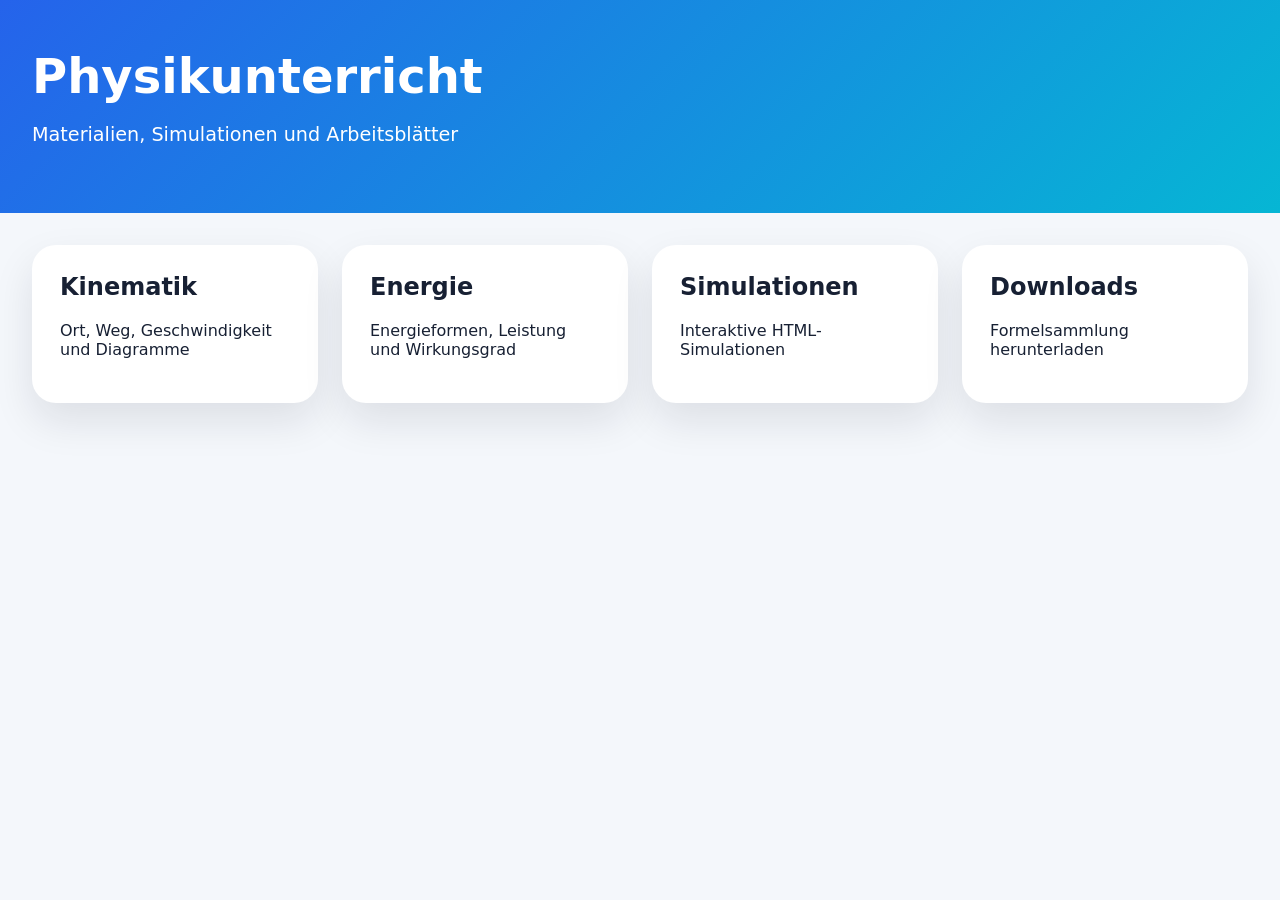
==== index.html @ b9d149ae "erste website-dateien hinzugefügt" ====
<!DOCTYPE html>
<html lang="de">
<head>
  <meta charset="UTF-8">
  <title>Physikunterricht</title>
  <link rel="stylesheet" href="style.css">
</head>
<body>
  <header>
    <h1>Physikunterricht</h1>
    <p>Materialien, Simulationen und Arbeitsblätter</p>
  </header>

  <main class="grid">
    <a class="card" href="kinematik/">
      <h2>Kinematik</h2>
      <p>Ort, Weg, Geschwindigkeit und Diagramme</p>
    </a>

    <a class="card" href="energie/">
      <h2>Energie</h2>
      <p>Energieformen, Leistung und Wirkungsgrad</p>
    </a>

    <a class="card" href="simulationen/">
      <h2>Simulationen</h2>
      <p>Interaktive HTML-Simulationen</p>
    </a>

    <a class="card" href="downloads/formelsammlung.pdf" download>
      <h2>Downloads</h2>
      <p>Formelsammlung herunterladen</p>
    </a>
  </main>
</body>
</html>
---- style.css ----
body {
  margin: 0;
  font-family: system-ui, sans-serif;
  background: #f4f7fb;
  color: #172033;
}

header {
  padding: 48px 32px;
  background: linear-gradient(135deg, #2563eb, #06b6d4);
  color: white;
}

header h1 {
  margin: 0;
  font-size: 3rem;
}

header p {
  font-size: 1.2rem;
}

.grid {
  display: grid;
  grid-template-columns: repeat(auto-fit, minmax(260px, 1fr));
  gap: 24px;
  padding: 32px;
}

.card {
  display: block;
  padding: 28px;
  border-radius: 24px;
  background: white;
  color: inherit;
  text-decoration: none;
  box-shadow: 0 18px 40px rgba(15, 23, 42, 0.10);
  transition: transform 0.15s ease;
}

.card:hover {
  transform: translateY(-4px);
}

.card h2 {
  margin-top: 0;
}
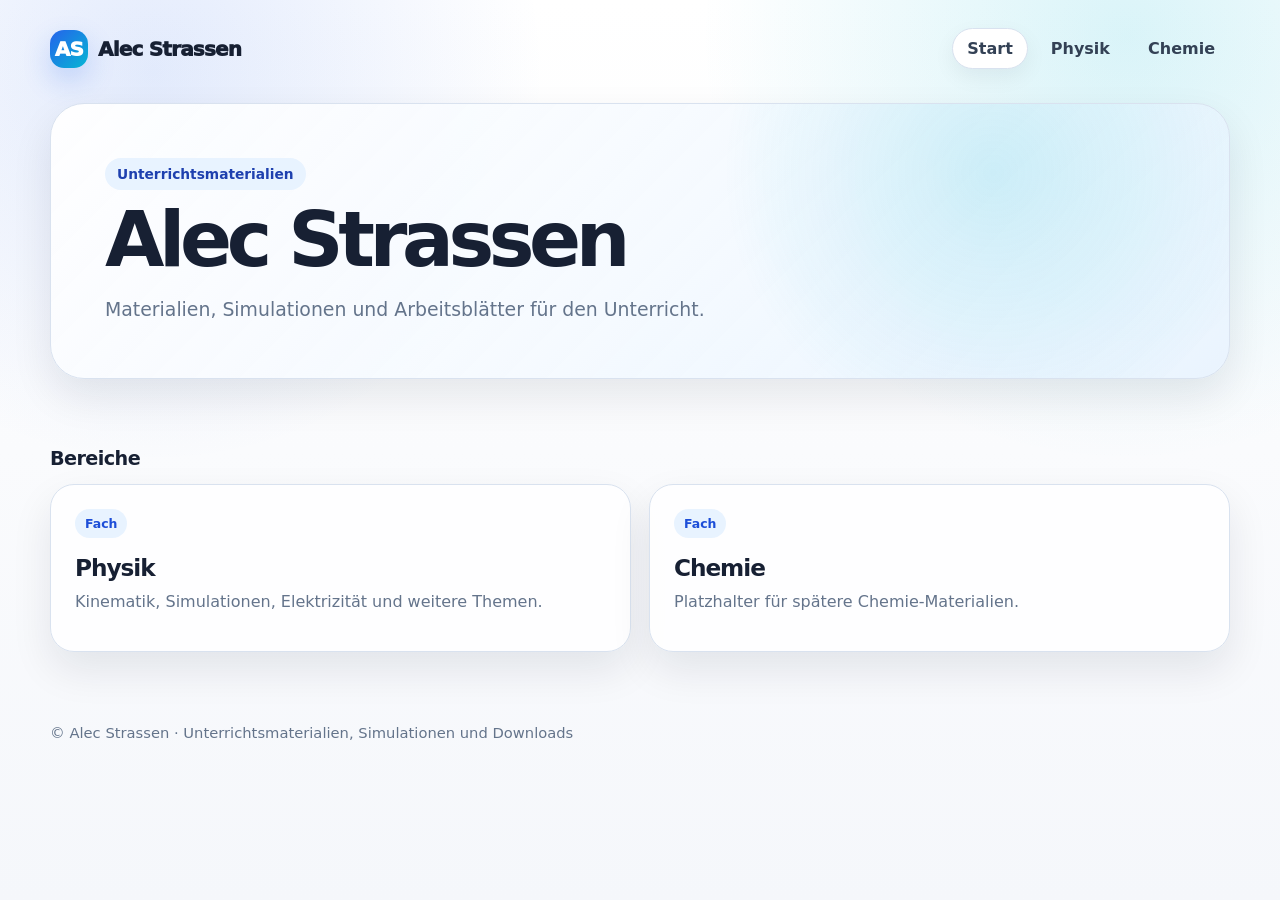
==== commit 1d2b626d: "Website Struktur" ====
--- a/index.html
+++ b/index.html
@@ -2,35 +2,50 @@
 <html lang="de">
 <head>
   <meta charset="UTF-8">
-  <title>Physikunterricht</title>
+  <meta name="viewport" content="width=device-width, initial-scale=1.0">
+  <title>Alec Strassen</title>
   <link rel="stylesheet" href="style.css">
 </head>
 <body>
-  <header>
-    <h1>Physikunterricht</h1>
-    <p>Materialien, Simulationen und Arbeitsblätter</p>
+  <header class="site-header">
+    <nav class="nav">
+      <a class="logo" href="./">
+        <span class="logo-mark">AS</span>
+        <span>Alec Strassen</span>
+      </a>
+      <div class="nav-links">
+        <a class="active" href="./">Start</a>
+        <a class="" href="physik/">Physik</a>
+        <a class="" href="chemie/">Chemie</a>
+      </div>
+    </nav>
+
+    <section class="hero">
+      
+      <span class="eyebrow">Unterrichtsmaterialien</span>
+      <h1>Alec Strassen</h1>
+      <p>Materialien, Simulationen und Arbeitsblätter für den Unterricht.</p>
+    </section>
   </header>
 
-  <main class="grid">
-    <a class="card" href="kinematik/">
-      <h2>Kinematik</h2>
-      <p>Ort, Weg, Geschwindigkeit und Diagramme</p>
-    </a>
+  <main>
+    <h2 class="section-title">Bereiche</h2>
+    <div class="grid">
+      <a class="card" href="physik/">
+        <span class="tag">Fach</span>
+        <h2>Physik</h2>
+        <p>Kinematik, Simulationen, Elektrizität und weitere Themen.</p>
+      </a>
+      <a class="card" href="chemie/">
+        <span class="tag">Fach</span>
+        <h2>Chemie</h2>
+        <p>Platzhalter für spätere Chemie-Materialien.</p>
+      </a>
+    </div>
+  </main>
 
-    <a class="card" href="energie/">
-      <h2>Energie</h2>
-      <p>Energieformen, Leistung und Wirkungsgrad</p>
-    </a>
-
-    <a class="card" href="simulationen/">
-      <h2>Simulationen</h2>
-      <p>Interaktive HTML-Simulationen</p>
-    </a>
-
-    <a class="card" href="downloads/formelsammlung.pdf" download>
-      <h2>Downloads</h2>
-      <p>Formelsammlung herunterladen</p>
-    </a>
-  </main>
+  <footer class="footer">
+    © Alec Strassen · Unterrichtsmaterialien, Simulationen und Downloads
+  </footer>
 </body>
-</html>+</html>
--- a/style.css
+++ b/style.css
@@ -1,47 +1,259 @@
+/* Alec Strassen Website */
+/* Zentral ändern: Farben, Abstände, Karten, Layout */
+:root {
+  --bg: #f5f7fb;
+  --card: #ffffff;
+  --text: #172033;
+  --muted: #64748b;
+  --accent: #2563eb;
+  --accent-2: #06b6d4;
+  --accent-soft: #e8f3ff;
+  --border: #d9e2ef;
+  --shadow: 0 18px 42px rgba(15, 23, 42, 0.09);
+  --radius: 24px;
+}
+
+* { box-sizing: border-box; }
+
 body {
   margin: 0;
-  font-family: system-ui, sans-serif;
-  background: #f4f7fb;
-  color: #172033;
-}
-
-header {
-  padding: 48px 32px;
-  background: linear-gradient(135deg, #2563eb, #06b6d4);
+  min-height: 100vh;
+  font-family: Inter, ui-sans-serif, system-ui, -apple-system, BlinkMacSystemFont, "Segoe UI", sans-serif;
+  color: var(--text);
+  background:
+    radial-gradient(circle at 12% 8%, rgba(37, 99, 235, 0.13), transparent 28%),
+    radial-gradient(circle at 88% 4%, rgba(6, 182, 212, 0.15), transparent 30%),
+    linear-gradient(180deg, #ffffff 0%, var(--bg) 100%);
+}
+
+a { color: inherit; }
+
+.site-header {
+  width: min(1180px, calc(100% - 32px));
+  margin: 0 auto;
+  padding: 28px 0 18px;
+}
+
+.nav {
+  display: flex;
+  align-items: center;
+  justify-content: space-between;
+  gap: 16px;
+  margin-bottom: 34px;
+}
+
+.logo {
+  display: inline-flex;
+  align-items: center;
+  gap: 10px;
+  font-weight: 950;
+  letter-spacing: -0.04em;
+  text-decoration: none;
+  font-size: 1.25rem;
+}
+
+.logo-mark {
+  display: grid;
+  place-items: center;
+  width: 38px;
+  height: 38px;
+  border-radius: 14px;
+  background: linear-gradient(135deg, var(--accent), var(--accent-2));
   color: white;
-}
-
-header h1 {
+  box-shadow: 0 12px 28px rgba(37, 99, 235, 0.22);
+}
+
+.nav-links {
+  display: flex;
+  gap: 8px;
+  flex-wrap: wrap;
+  justify-content: flex-end;
+}
+
+.nav-links a {
+  text-decoration: none;
+  color: #334155;
+  font-weight: 800;
+  padding: 10px 14px;
+  border-radius: 999px;
+  border: 1px solid transparent;
+}
+
+.nav-links a:hover,
+.nav-links a.active {
+  background: var(--card);
+  border-color: var(--border);
+  box-shadow: 0 8px 22px rgba(15, 23, 42, 0.06);
+}
+
+.hero {
+  padding: clamp(26px, 5vw, 54px);
+  border: 1px solid var(--border);
+  border-radius: 34px;
+  background:
+    radial-gradient(circle at 80% 25%, rgba(6, 182, 212, 0.15), transparent 28%),
+    linear-gradient(135deg, rgba(255,255,255,0.95), rgba(232,243,255,0.82));
+  box-shadow: var(--shadow);
+}
+
+.eyebrow {
+  display: inline-flex;
+  margin-bottom: 14px;
+  padding: 8px 12px;
+  border-radius: 999px;
+  background: var(--accent-soft);
+  color: #1e40af;
+  font-size: 0.86rem;
+  font-weight: 900;
+}
+
+h1 {
   margin: 0;
-  font-size: 3rem;
-}
-
-header p {
+  max-width: 900px;
+  font-size: clamp(2.1rem, 6vw, 5rem);
+  line-height: 0.95;
+  letter-spacing: -0.07em;
+}
+
+.hero p {
+  margin: 18px 0 0;
+  max-width: 780px;
+  color: var(--muted);
+  font-size: clamp(1rem, 1.6vw, 1.18rem);
+  line-height: 1.55;
+}
+
+main {
+  width: min(1180px, calc(100% - 32px));
+  margin: 0 auto;
+  padding: 22px 0 48px;
+}
+
+.section-title {
+  margin: 28px 0 14px;
   font-size: 1.2rem;
+  letter-spacing: -0.03em;
 }
 
 .grid {
   display: grid;
   grid-template-columns: repeat(auto-fit, minmax(260px, 1fr));
-  gap: 24px;
-  padding: 32px;
+  gap: 18px;
 }
 
 .card {
   display: block;
-  padding: 28px;
-  border-radius: 24px;
-  background: white;
-  color: inherit;
-  text-decoration: none;
-  box-shadow: 0 18px 40px rgba(15, 23, 42, 0.10);
-  transition: transform 0.15s ease;
+  min-height: 168px;
+  padding: 24px;
+  border: 1px solid var(--border);
+  border-radius: var(--radius);
+  background: rgba(255, 255, 255, 0.88);
+  box-shadow: var(--shadow);
+  text-decoration: none;
+  transition: transform 0.15s ease, box-shadow 0.15s ease, border-color 0.15s ease;
 }
 
 .card:hover {
   transform: translateY(-4px);
+  border-color: rgba(37, 99, 235, 0.32);
+  box-shadow: 0 24px 52px rgba(15, 23, 42, 0.13);
+}
+
+.card .tag {
+  display: inline-flex;
+  margin-bottom: 16px;
+  padding: 7px 10px;
+  border-radius: 999px;
+  background: var(--accent-soft);
+  color: #1d4ed8;
+  font-size: 0.78rem;
+  font-weight: 900;
 }
 
 .card h2 {
-  margin-top: 0;
-}+  margin: 0 0 9px;
+  font-size: 1.45rem;
+  letter-spacing: -0.045em;
+}
+
+.card p {
+  margin: 0;
+  color: var(--muted);
+  line-height: 1.45;
+}
+
+.card.disabled {
+  opacity: 0.68;
+  cursor: default;
+}
+
+.card.disabled:hover {
+  transform: none;
+  box-shadow: var(--shadow);
+  border-color: var(--border);
+}
+
+.list { display: grid; gap: 12px; }
+
+.list a,
+.list .placeholder {
+  display: flex;
+  justify-content: space-between;
+  gap: 16px;
+  align-items: center;
+  padding: 16px 18px;
+  border: 1px solid var(--border);
+  border-radius: 18px;
+  background: var(--card);
+  text-decoration: none;
+  box-shadow: 0 10px 24px rgba(15, 23, 42, 0.06);
+}
+
+.list a:hover { border-color: rgba(37, 99, 235, 0.36); }
+
+.meta {
+  color: var(--muted);
+  font-size: 0.9rem;
+}
+
+.breadcrumb {
+  display: flex;
+  flex-wrap: wrap;
+  gap: 8px;
+  margin: 0 0 18px;
+  color: var(--muted);
+  font-size: 0.92rem;
+}
+
+.breadcrumb a {
+  color: #2563eb;
+  text-decoration: none;
+  font-weight: 800;
+}
+
+.footer {
+  width: min(1180px, calc(100% - 32px));
+  margin: 0 auto;
+  padding: 24px 0 38px;
+  color: var(--muted);
+  font-size: 0.92rem;
+}
+
+@media (max-width: 720px) {
+  .nav {
+    align-items: flex-start;
+    flex-direction: column;
+  }
+
+  .nav-links {
+    justify-content: flex-start;
+  }
+
+  .hero {
+    border-radius: 26px;
+  }
+
+  .card {
+    min-height: auto;
+  }
+}
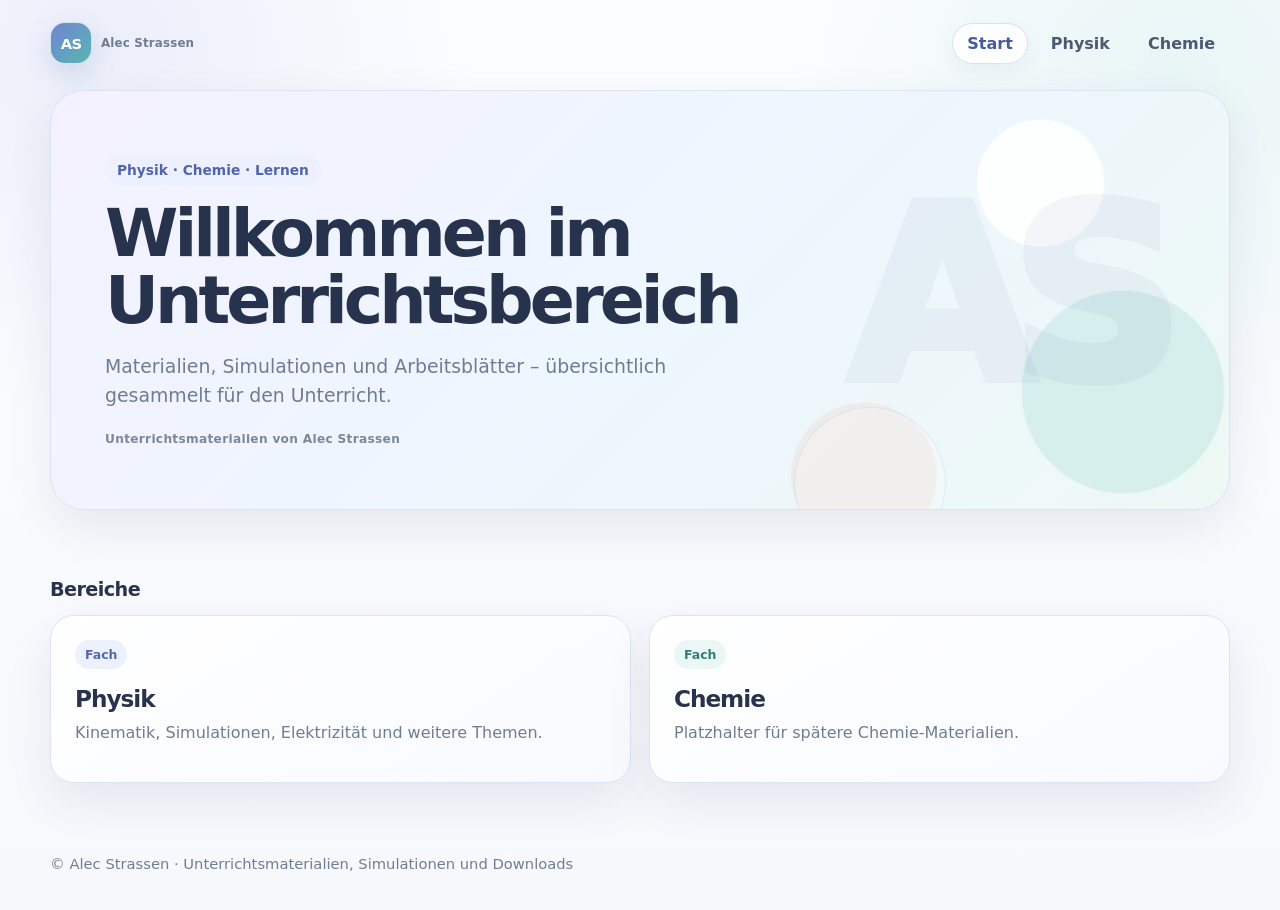
==== commit c27cf497: "overhaul" ====
--- a/index.html
+++ b/index.html
@@ -3,7 +3,8 @@
 <head>
   <meta charset="UTF-8">
   <meta name="viewport" content="width=device-width, initial-scale=1.0">
-  <title>Alec Strassen</title>
+  <title>Unterrichtsbereich · Alec Strassen</title>
+  <link rel="icon" href="favicon.svg" type="image/svg+xml">
   <link rel="stylesheet" href="style.css">
 </head>
 <body>
@@ -20,11 +21,11 @@
       </div>
     </nav>
 
-    <section class="hero">
-      
-      <span class="eyebrow">Unterrichtsmaterialien</span>
-      <h1>Alec Strassen</h1>
-      <p>Materialien, Simulationen und Arbeitsblätter für den Unterricht.</p>
+    <section class="hero hero-home">
+      <span class="eyebrow">Physik · Chemie · Lernen</span>
+      <h1>Willkommen im Unterrichtsbereich</h1>
+      <p>Materialien, Simulationen und Arbeitsblätter – übersichtlich gesammelt für den Unterricht.</p>
+      <span class="hero-signature">Unterrichtsmaterialien von Alec Strassen</span>
     </section>
   </header>
 
--- a/style.css
+++ b/style.css
@@ -1,15 +1,16 @@
 /* Alec Strassen Website */
 /* Zentral ändern: Farben, Abstände, Karten, Layout */
 :root {
-  --bg: #f5f7fb;
+  --bg: #f7f8fc;
   --card: #ffffff;
-  --text: #172033;
-  --muted: #64748b;
-  --accent: #2563eb;
-  --accent-2: #06b6d4;
-  --accent-soft: #e8f3ff;
-  --border: #d9e2ef;
-  --shadow: 0 18px 42px rgba(15, 23, 42, 0.09);
+  --text: #27334d;
+  --muted: #6f7d93;
+  --accent: #667dca;
+  --accent-2: #55aaa6;
+  --accent-soft: #edf1ff;
+  --mint-soft: #eaf7f4;
+  --border: #dce4ef;
+  --shadow: 0 18px 46px rgba(45, 60, 95, 0.09);
   --radius: 24px;
 }
 
@@ -21,9 +22,9 @@
   font-family: Inter, ui-sans-serif, system-ui, -apple-system, BlinkMacSystemFont, "Segoe UI", sans-serif;
   color: var(--text);
   background:
-    radial-gradient(circle at 12% 8%, rgba(37, 99, 235, 0.13), transparent 28%),
-    radial-gradient(circle at 88% 4%, rgba(6, 182, 212, 0.15), transparent 30%),
-    linear-gradient(180deg, #ffffff 0%, var(--bg) 100%);
+    radial-gradient(circle at 8% 5%, rgba(150, 166, 224, 0.16), transparent 26%),
+    radial-gradient(circle at 92% 8%, rgba(126, 205, 196, 0.15), transparent 28%),
+    linear-gradient(180deg, #fcfdff 0%, var(--bg) 100%);
 }
 
 a { color: inherit; }
@@ -31,7 +32,7 @@
 .site-header {
   width: min(1180px, calc(100% - 32px));
   margin: 0 auto;
-  padding: 28px 0 18px;
+  padding: 22px 0 18px;
 }
 
 .nav {
@@ -39,28 +40,36 @@
   align-items: center;
   justify-content: space-between;
   gap: 16px;
-  margin-bottom: 34px;
+  margin-bottom: 26px;
 }
 
 .logo {
   display: inline-flex;
   align-items: center;
-  gap: 10px;
-  font-weight: 950;
-  letter-spacing: -0.04em;
-  text-decoration: none;
-  font-size: 1.25rem;
+  gap: 9px;
+  text-decoration: none;
+}
+
+.logo > span:last-child {
+  color: var(--muted);
+  font-size: 0.74rem;
+  font-weight: 750;
+  letter-spacing: 0.015em;
 }
 
 .logo-mark {
   display: grid;
   place-items: center;
-  width: 38px;
-  height: 38px;
-  border-radius: 14px;
-  background: linear-gradient(135deg, var(--accent), var(--accent-2));
+  width: 42px;
+  height: 42px;
+  border: 1px solid rgba(255, 255, 255, 0.72);
+  border-radius: 15px;
+  background: linear-gradient(135deg, #7284d4, #57b7b0);
   color: white;
-  box-shadow: 0 12px 28px rgba(37, 99, 235, 0.22);
+  box-shadow: 0 10px 26px rgba(85, 111, 173, 0.2);
+  font-size: 0.92rem;
+  font-weight: 900;
+  letter-spacing: -0.05em;
 }
 
 .nav-links {
@@ -72,28 +81,75 @@
 
 .nav-links a {
   text-decoration: none;
-  color: #334155;
-  font-weight: 800;
+  color: #4c5970;
+  font-weight: 750;
   padding: 10px 14px;
   border-radius: 999px;
   border: 1px solid transparent;
+  transition: color 0.15s ease, background-color 0.15s ease, border-color 0.15s ease, box-shadow 0.15s ease;
 }
 
 .nav-links a:hover,
 .nav-links a.active {
-  background: var(--card);
-  border-color: var(--border);
-  box-shadow: 0 8px 22px rgba(15, 23, 42, 0.06);
+  color: #465b9e;
+  background: rgba(255, 255, 255, 0.82);
+  border-color: #d9e1f0;
+  box-shadow: 0 7px 20px rgba(45, 60, 95, 0.06);
 }
 
 .hero {
+  position: relative;
+  overflow: hidden;
   padding: clamp(26px, 5vw, 54px);
   border: 1px solid var(--border);
   border-radius: 34px;
   background:
-    radial-gradient(circle at 80% 25%, rgba(6, 182, 212, 0.15), transparent 28%),
-    linear-gradient(135deg, rgba(255,255,255,0.95), rgba(232,243,255,0.82));
+    radial-gradient(circle at 82% 22%, rgba(122, 201, 193, 0.13), transparent 29%),
+    linear-gradient(135deg, rgba(255, 255, 255, 0.96), rgba(237, 241, 255, 0.82));
   box-shadow: var(--shadow);
+}
+
+.hero-home {
+  isolation: isolate;
+  display: flex;
+  min-height: clamp(300px, 36vw, 420px);
+  align-items: flex-start;
+  justify-content: center;
+  flex-direction: column;
+  background:
+    radial-gradient(circle at 84% 22%, rgba(255, 255, 255, 0.9) 0 6%, transparent 6.2%),
+    radial-gradient(circle at 91% 72%, rgba(120, 199, 190, 0.2) 0 9%, transparent 9.2%),
+    radial-gradient(circle at 69% 92%, rgba(241, 191, 177, 0.22) 0 8%, transparent 8.2%),
+    linear-gradient(135deg, #f4f1ff 0%, #eef6ff 48%, #edf9f5 100%);
+}
+
+.hero-home::before {
+  position: absolute;
+  z-index: -1;
+  top: 50%;
+  right: clamp(4px, 6vw, 74px);
+  content: "AS";
+  color: rgba(70, 88, 145, 0.055);
+  font-size: clamp(8rem, 20vw, 15rem);
+  font-weight: 950;
+  letter-spacing: -0.1em;
+  line-height: 1;
+  transform: translateY(-50%);
+  pointer-events: none;
+}
+
+.hero-home::after {
+  position: absolute;
+  z-index: -1;
+  right: 24%;
+  bottom: -50px;
+  width: 150px;
+  height: 150px;
+  border: 1px solid rgba(102, 125, 202, 0.12);
+  border-radius: 50%;
+  content: "";
+  background: rgba(255, 255, 255, 0.2);
+  pointer-events: none;
 }
 
 .eyebrow {
@@ -102,7 +158,7 @@
   padding: 8px 12px;
   border-radius: 999px;
   background: var(--accent-soft);
-  color: #1e40af;
+  color: #5065aa;
   font-size: 0.86rem;
   font-weight: 900;
 }
@@ -110,9 +166,15 @@
 h1 {
   margin: 0;
   max-width: 900px;
-  font-size: clamp(2.1rem, 6vw, 5rem);
-  line-height: 0.95;
-  letter-spacing: -0.07em;
+  font-size: clamp(2.1rem, 5vw, 4.4rem);
+  line-height: 0.98;
+  letter-spacing: -0.06em;
+}
+
+.hero-home h1 {
+  max-width: 780px;
+  font-size: clamp(2.35rem, 5.2vw, 4.55rem);
+  line-height: 1.01;
 }
 
 .hero p {
@@ -121,6 +183,20 @@
   color: var(--muted);
   font-size: clamp(1rem, 1.6vw, 1.18rem);
   line-height: 1.55;
+}
+
+.hero-home p {
+  max-width: 670px;
+}
+
+.hero-signature {
+  display: inline-flex;
+  align-self: flex-start;
+  margin-top: 22px;
+  color: #7d8799;
+  font-size: 0.76rem;
+  font-weight: 700;
+  letter-spacing: 0.025em;
 }
 
 main {
@@ -147,7 +223,7 @@
   padding: 24px;
   border: 1px solid var(--border);
   border-radius: var(--radius);
-  background: rgba(255, 255, 255, 0.88);
+  background: linear-gradient(145deg, rgba(255, 255, 255, 0.96), rgba(248, 250, 255, 0.88));
   box-shadow: var(--shadow);
   text-decoration: none;
   transition: transform 0.15s ease, box-shadow 0.15s ease, border-color 0.15s ease;
@@ -155,8 +231,8 @@
 
 .card:hover {
   transform: translateY(-4px);
-  border-color: rgba(37, 99, 235, 0.32);
-  box-shadow: 0 24px 52px rgba(15, 23, 42, 0.13);
+  border-color: rgba(102, 125, 202, 0.34);
+  box-shadow: 0 24px 52px rgba(45, 60, 95, 0.13);
 }
 
 .card .tag {
@@ -165,9 +241,14 @@
   padding: 7px 10px;
   border-radius: 999px;
   background: var(--accent-soft);
-  color: #1d4ed8;
+  color: #5369ad;
   font-size: 0.78rem;
   font-weight: 900;
+}
+
+.card:nth-child(even) .tag {
+  color: #347e79;
+  background: var(--mint-soft);
 }
 
 .card h2 {
@@ -226,7 +307,7 @@
 }
 
 .breadcrumb a {
-  color: #2563eb;
+  color: #586fb8;
   text-decoration: none;
   font-weight: 800;
 }
@@ -240,6 +321,57 @@
 }
 
 @media (max-width: 720px) {
+  .site-header {
+    width: min(100% - 24px, 1180px);
+    padding-top: 14px;
+  }
+
+  .nav {
+    margin-bottom: 20px;
+  }
+
+  .nav-links {
+    gap: 3px;
+  }
+
+  .nav-links a {
+    padding: 8px 10px;
+    font-size: 0.9rem;
+  }
+
+  .hero {
+    border-radius: 26px;
+  }
+
+  .hero-home {
+    min-height: 330px;
+  }
+
+  .hero-home::before {
+    right: -8px;
+    font-size: clamp(7rem, 40vw, 11rem);
+  }
+
+  .card {
+    min-height: auto;
+  }
+}
+
+@media (max-width: 480px) {
+  .logo > span:last-child {
+    display: none;
+  }
+
+  .nav {
+    gap: 10px;
+  }
+
+  .hero-home {
+    min-height: 360px;
+  }
+}
+
+@media (max-width: 380px) {
   .nav {
     align-items: flex-start;
     flex-direction: column;
@@ -248,12 +380,4 @@
   .nav-links {
     justify-content: flex-start;
   }
-
-  .hero {
-    border-radius: 26px;
-  }
-
-  .card {
-    min-height: auto;
-  }
-}
+}
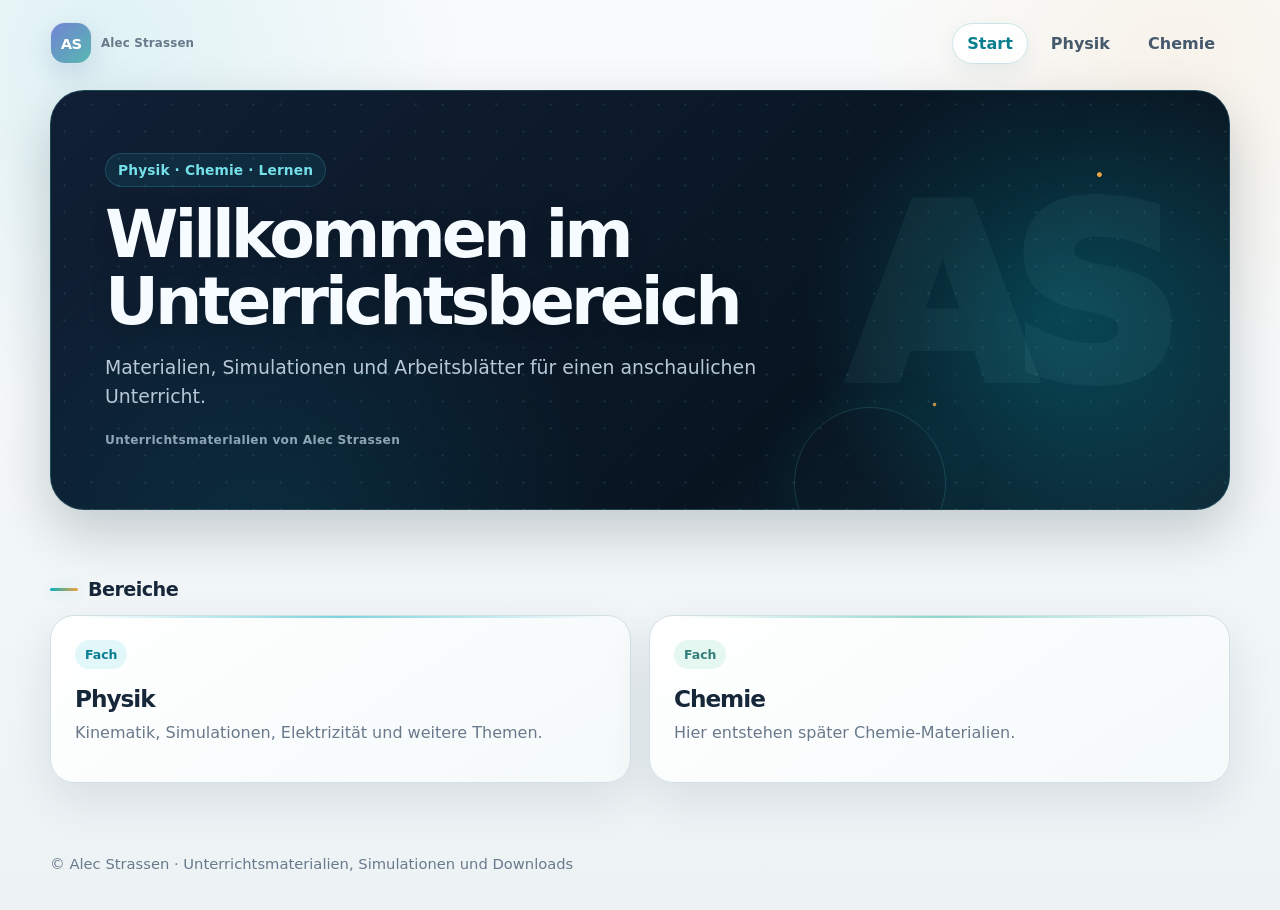
==== commit 62d9511c: "test2" ====
--- a/index.html
+++ b/index.html
@@ -24,7 +24,7 @@
     <section class="hero hero-home">
       <span class="eyebrow">Physik · Chemie · Lernen</span>
       <h1>Willkommen im Unterrichtsbereich</h1>
-      <p>Materialien, Simulationen und Arbeitsblätter – übersichtlich gesammelt für den Unterricht.</p>
+      <p>Materialien, Simulationen und Arbeitsblätter für einen anschaulichen Unterricht.</p>
       <span class="hero-signature">Unterrichtsmaterialien von Alec Strassen</span>
     </section>
   </header>
@@ -37,10 +37,10 @@
         <h2>Physik</h2>
         <p>Kinematik, Simulationen, Elektrizität und weitere Themen.</p>
       </a>
-      <a class="card" href="chemie/">
+      <a class="card card-chemistry" href="chemie/">
         <span class="tag">Fach</span>
         <h2>Chemie</h2>
-        <p>Platzhalter für spätere Chemie-Materialien.</p>
+        <p>Hier entstehen später Chemie-Materialien.</p>
       </a>
     </div>
   </main>
--- a/style.css
+++ b/style.css
@@ -1,16 +1,18 @@
 /* Alec Strassen Website */
 /* Zentral ändern: Farben, Abstände, Karten, Layout */
 :root {
-  --bg: #f7f8fc;
+  --bg: #edf3f5;
   --card: #ffffff;
-  --text: #27334d;
-  --muted: #6f7d93;
-  --accent: #667dca;
-  --accent-2: #55aaa6;
-  --accent-soft: #edf1ff;
-  --mint-soft: #eaf7f4;
-  --border: #dce4ef;
-  --shadow: 0 18px 46px rgba(45, 60, 95, 0.09);
+  --text: #17273a;
+  --muted: #69798b;
+  --accent: #0aaec2;
+  --accent-2: #36b5a5;
+  --accent-soft: #e2f7fa;
+  --mint-soft: #e5f7f1;
+  --amber: #f0a43c;
+  --amber-soft: #fff2df;
+  --border: #d2e0e6;
+  --shadow: 0 18px 46px rgba(16, 38, 55, 0.1);
   --radius: 24px;
 }
 
@@ -22,9 +24,9 @@
   font-family: Inter, ui-sans-serif, system-ui, -apple-system, BlinkMacSystemFont, "Segoe UI", sans-serif;
   color: var(--text);
   background:
-    radial-gradient(circle at 8% 5%, rgba(150, 166, 224, 0.16), transparent 26%),
-    radial-gradient(circle at 92% 8%, rgba(126, 205, 196, 0.15), transparent 28%),
-    linear-gradient(180deg, #fcfdff 0%, var(--bg) 100%);
+    radial-gradient(circle at 8% 4%, rgba(40, 179, 194, 0.12), transparent 25%),
+    radial-gradient(circle at 92% 7%, rgba(240, 164, 60, 0.09), transparent 22%),
+    linear-gradient(180deg, #f9fbfc 0%, var(--bg) 100%);
 }
 
 a { color: inherit; }
@@ -81,7 +83,7 @@
 
 .nav-links a {
   text-decoration: none;
-  color: #4c5970;
+  color: #46596d;
   font-weight: 750;
   padding: 10px 14px;
   border-radius: 999px;
@@ -91,22 +93,26 @@
 
 .nav-links a:hover,
 .nav-links a.active {
-  color: #465b9e;
-  background: rgba(255, 255, 255, 0.82);
-  border-color: #d9e1f0;
-  box-shadow: 0 7px 20px rgba(45, 60, 95, 0.06);
+  color: #087e8f;
+  background: rgba(255, 255, 255, 0.88);
+  border-color: #cbe5e9;
+  box-shadow: 0 7px 20px rgba(16, 83, 93, 0.07);
 }
 
 .hero {
   position: relative;
   overflow: hidden;
   padding: clamp(26px, 5vw, 54px);
-  border: 1px solid var(--border);
+  border: 1px solid rgba(90, 210, 221, 0.2);
   border-radius: 34px;
   background:
-    radial-gradient(circle at 82% 22%, rgba(122, 201, 193, 0.13), transparent 29%),
-    linear-gradient(135deg, rgba(255, 255, 255, 0.96), rgba(237, 241, 255, 0.82));
-  box-shadow: var(--shadow);
+    radial-gradient(circle at 88% 20%, rgba(240, 164, 60, 0.9) 0 2px, transparent 2.6px),
+    radial-gradient(circle at 71% 77%, rgba(240, 164, 60, 0.7) 0 1.5px, transparent 2.1px),
+    radial-gradient(circle at 82% 28%, rgba(11, 187, 204, 0.2), transparent 28%),
+    radial-gradient(circle, rgba(120, 218, 228, 0.1) 0 1px, transparent 1.35px),
+    linear-gradient(135deg, #101e31 0%, #091522 72%, #102937 100%);
+  background-size: auto, auto, auto, 26px 26px, auto;
+  box-shadow: 0 22px 54px rgba(7, 23, 37, 0.2);
 }
 
 .hero-home {
@@ -117,10 +123,13 @@
   justify-content: center;
   flex-direction: column;
   background:
-    radial-gradient(circle at 84% 22%, rgba(255, 255, 255, 0.9) 0 6%, transparent 6.2%),
-    radial-gradient(circle at 91% 72%, rgba(120, 199, 190, 0.2) 0 9%, transparent 9.2%),
-    radial-gradient(circle at 69% 92%, rgba(241, 191, 177, 0.22) 0 8%, transparent 8.2%),
-    linear-gradient(135deg, #f4f1ff 0%, #eef6ff 48%, #edf9f5 100%);
+    radial-gradient(circle at 89% 20%, rgba(245, 171, 67, 0.95) 0 2px, transparent 2.8px),
+    radial-gradient(circle at 75% 75%, rgba(245, 171, 67, 0.75) 0 1.5px, transparent 2.2px),
+    radial-gradient(circle at 86% 54%, rgba(0, 196, 213, 0.25), transparent 25%),
+    radial-gradient(circle at 18% 110%, rgba(0, 156, 180, 0.15), transparent 32%),
+    radial-gradient(circle, rgba(124, 221, 230, 0.1) 0 1px, transparent 1.35px),
+    linear-gradient(135deg, #111f35 0%, #081521 66%, #0e2a38 100%);
+  background-size: auto, auto, auto, auto, 27px 27px, auto;
 }
 
 .hero-home::before {
@@ -129,7 +138,7 @@
   top: 50%;
   right: clamp(4px, 6vw, 74px);
   content: "AS";
-  color: rgba(70, 88, 145, 0.055);
+  color: rgba(137, 229, 237, 0.055);
   font-size: clamp(8rem, 20vw, 15rem);
   font-weight: 950;
   letter-spacing: -0.1em;
@@ -145,22 +154,55 @@
   bottom: -50px;
   width: 150px;
   height: 150px;
-  border: 1px solid rgba(102, 125, 202, 0.12);
+  border: 1px solid rgba(94, 215, 225, 0.18);
   border-radius: 50%;
   content: "";
-  background: rgba(255, 255, 255, 0.2);
+  background: transparent;
+  box-shadow: 0 0 54px rgba(6, 190, 206, 0.08);
   pointer-events: none;
+}
+
+.hero-chemistry {
+  background:
+    radial-gradient(circle at 88% 20%, rgba(240, 164, 60, 0.78) 0 2px, transparent 2.6px),
+    radial-gradient(circle at 78% 68%, rgba(62, 203, 157, 0.24), transparent 27%),
+    radial-gradient(circle, rgba(116, 224, 190, 0.1) 0 1px, transparent 1.35px),
+    linear-gradient(135deg, #10222e 0%, #091821 70%, #123027 100%);
+  background-size: auto, auto, 26px 26px, auto;
+}
+
+.hero-electricity {
+  background:
+    radial-gradient(circle at 88% 20%, rgba(255, 183, 76, 0.95) 0 2px, transparent 2.7px),
+    radial-gradient(circle at 76% 62%, rgba(240, 164, 60, 0.22), transparent 28%),
+    radial-gradient(circle, rgba(255, 195, 107, 0.09) 0 1px, transparent 1.35px),
+    linear-gradient(135deg, #211d20 0%, #111721 70%, #2a241d 100%);
+  background-size: auto, auto, 26px 26px, auto;
 }
 
 .eyebrow {
   display: inline-flex;
   margin-bottom: 14px;
   padding: 8px 12px;
+  border: 1px solid rgba(83, 211, 223, 0.2);
   border-radius: 999px;
-  background: var(--accent-soft);
-  color: #5065aa;
+  background: rgba(21, 178, 194, 0.1);
+  color: #75e0e9;
   font-size: 0.86rem;
   font-weight: 900;
+  letter-spacing: 0.01em;
+}
+
+.hero-chemistry .eyebrow {
+  border-color: rgba(91, 216, 173, 0.2);
+  background: rgba(59, 181, 142, 0.1);
+  color: #85e3bd;
+}
+
+.hero-electricity .eyebrow {
+  border-color: rgba(244, 174, 74, 0.24);
+  background: rgba(240, 164, 60, 0.1);
+  color: #ffc978;
 }
 
 h1 {
@@ -169,6 +211,8 @@
   font-size: clamp(2.1rem, 5vw, 4.4rem);
   line-height: 0.98;
   letter-spacing: -0.06em;
+  color: #f5fbff;
+  text-shadow: 0 3px 20px rgba(0, 0, 0, 0.18);
 }
 
 .hero-home h1 {
@@ -180,7 +224,7 @@
 .hero p {
   margin: 18px 0 0;
   max-width: 780px;
-  color: var(--muted);
+  color: #b8c8d6;
   font-size: clamp(1rem, 1.6vw, 1.18rem);
   line-height: 1.55;
 }
@@ -193,7 +237,7 @@
   display: inline-flex;
   align-self: flex-start;
   margin-top: 22px;
-  color: #7d8799;
+  color: #8ea5b5;
   font-size: 0.76rem;
   font-weight: 700;
   letter-spacing: 0.025em;
@@ -206,9 +250,21 @@
 }
 
 .section-title {
+  display: flex;
+  align-items: center;
+  gap: 10px;
   margin: 28px 0 14px;
   font-size: 1.2rem;
   letter-spacing: -0.03em;
+}
+
+.section-title::before {
+  width: 28px;
+  height: 3px;
+  border-radius: 999px;
+  content: "";
+  background: linear-gradient(90deg, var(--accent), var(--amber));
+  box-shadow: 0 0 14px rgba(10, 174, 194, 0.24);
 }
 
 .grid {
@@ -218,12 +274,14 @@
 }
 
 .card {
+  position: relative;
+  overflow: hidden;
   display: block;
   min-height: 168px;
   padding: 24px;
   border: 1px solid var(--border);
   border-radius: var(--radius);
-  background: linear-gradient(145deg, rgba(255, 255, 255, 0.96), rgba(248, 250, 255, 0.88));
+  background: linear-gradient(145deg, rgba(255, 255, 255, 0.98), rgba(245, 250, 251, 0.92));
   box-shadow: var(--shadow);
   text-decoration: none;
   transition: transform 0.15s ease, box-shadow 0.15s ease, border-color 0.15s ease;
@@ -231,8 +289,20 @@
 
 .card:hover {
   transform: translateY(-4px);
-  border-color: rgba(102, 125, 202, 0.34);
-  box-shadow: 0 24px 52px rgba(45, 60, 95, 0.13);
+  border-color: rgba(10, 174, 194, 0.38);
+  box-shadow: 0 22px 50px rgba(12, 73, 84, 0.14), 0 0 26px rgba(10, 174, 194, 0.06);
+}
+
+.card::after {
+  position: absolute;
+  top: 0;
+  right: 24px;
+  left: 24px;
+  height: 2px;
+  border-radius: 0 0 999px 999px;
+  content: "";
+  background: linear-gradient(90deg, transparent, rgba(10, 174, 194, 0.75), transparent);
+  opacity: 0.7;
 }
 
 .card .tag {
@@ -241,14 +311,37 @@
   padding: 7px 10px;
   border-radius: 999px;
   background: var(--accent-soft);
-  color: #5369ad;
+  color: #087e8f;
   font-size: 0.78rem;
   font-weight: 900;
 }
 
-.card:nth-child(even) .tag {
+.card-chemistry .tag {
   color: #347e79;
   background: var(--mint-soft);
+}
+
+.card-chemistry::after {
+  background: linear-gradient(90deg, transparent, rgba(54, 181, 165, 0.78), transparent);
+}
+
+.card-electricity .tag {
+  color: #9b5c08;
+  background: var(--amber-soft);
+}
+
+.card-electricity::after {
+  background: linear-gradient(90deg, transparent, rgba(240, 164, 60, 0.82), transparent);
+}
+
+.card-chemistry:hover {
+  border-color: rgba(54, 181, 165, 0.38);
+  box-shadow: 0 22px 50px rgba(22, 91, 82, 0.13), 0 0 26px rgba(54, 181, 165, 0.06);
+}
+
+.card-electricity:hover {
+  border-color: rgba(240, 164, 60, 0.42);
+  box-shadow: 0 22px 50px rgba(104, 70, 23, 0.13), 0 0 26px rgba(240, 164, 60, 0.07);
 }
 
 .card h2 {
@@ -287,10 +380,13 @@
   border-radius: 18px;
   background: var(--card);
   text-decoration: none;
-  box-shadow: 0 10px 24px rgba(15, 23, 42, 0.06);
-}
-
-.list a:hover { border-color: rgba(37, 99, 235, 0.36); }
+  box-shadow: 0 10px 24px rgba(16, 38, 55, 0.07);
+}
+
+.list a:hover {
+  border-color: rgba(10, 174, 194, 0.4);
+  box-shadow: 0 12px 30px rgba(12, 73, 84, 0.1);
+}
 
 .meta {
   color: var(--muted);
@@ -302,12 +398,12 @@
   flex-wrap: wrap;
   gap: 8px;
   margin: 0 0 18px;
-  color: var(--muted);
+  color: #8ea3b4;
   font-size: 0.92rem;
 }
 
 .breadcrumb a {
-  color: #586fb8;
+  color: #6dd7e1;
   text-decoration: none;
   font-weight: 800;
 }
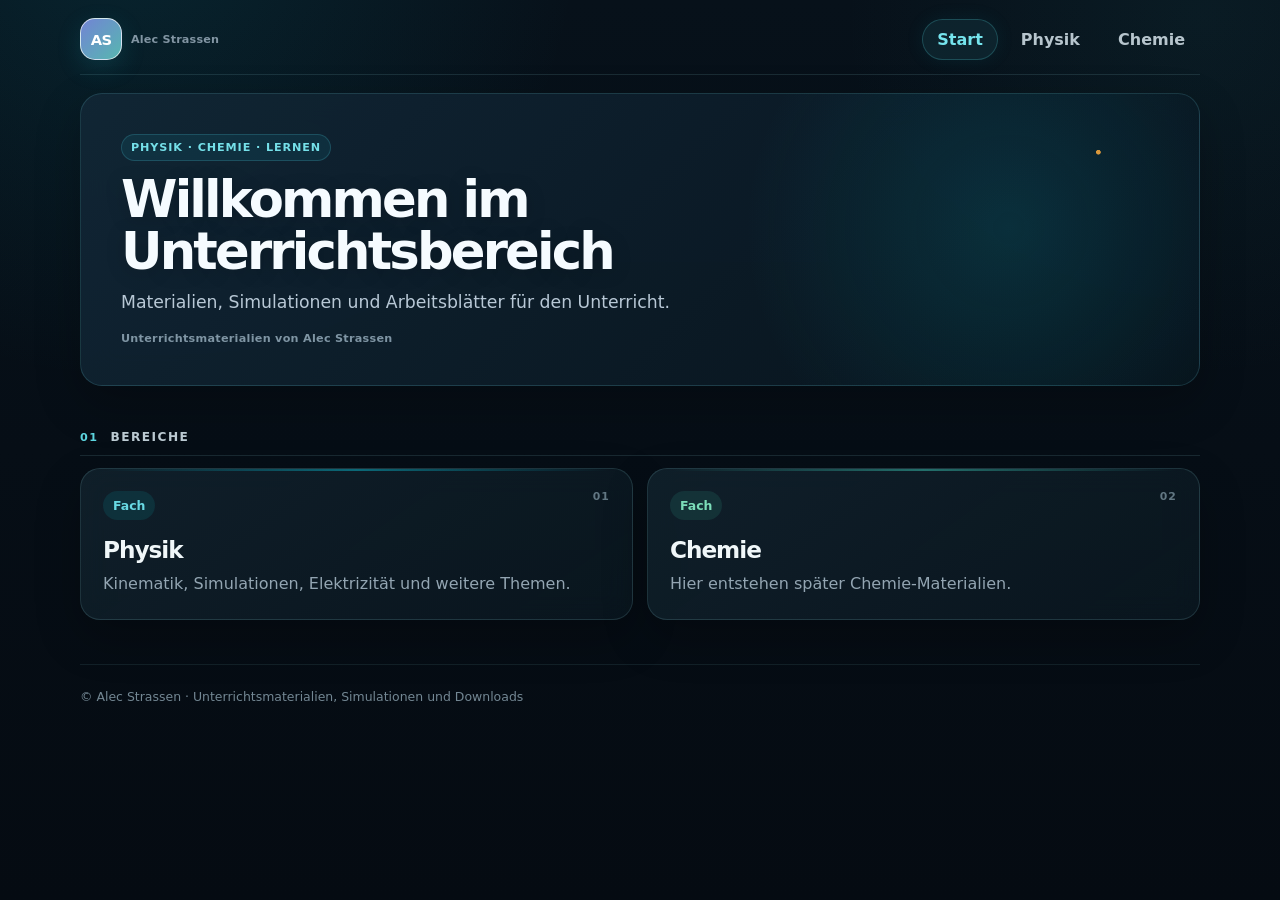
==== commit 3340e58b: "new" ====
--- a/index.html
+++ b/index.html
@@ -24,7 +24,7 @@
     <section class="hero hero-home">
       <span class="eyebrow">Physik · Chemie · Lernen</span>
       <h1>Willkommen im Unterrichtsbereich</h1>
-      <p>Materialien, Simulationen und Arbeitsblätter für einen anschaulichen Unterricht.</p>
+      <p>Materialien, Simulationen und Arbeitsblätter für den Unterricht.</p>
       <span class="hero-signature">Unterrichtsmaterialien von Alec Strassen</span>
     </section>
   </header>
--- a/style.css
+++ b/style.css
@@ -1,19 +1,19 @@
 /* Alec Strassen Website */
 /* Zentral ändern: Farben, Abstände, Karten, Layout */
 :root {
-  --bg: #edf3f5;
-  --card: #ffffff;
-  --text: #17273a;
-  --muted: #69798b;
+  --bg: #050b12;
+  --card: rgba(15, 29, 39, 0.78);
+  --text: #edf6f8;
+  --muted: #93a5b2;
   --accent: #0aaec2;
   --accent-2: #36b5a5;
-  --accent-soft: #e2f7fa;
-  --mint-soft: #e5f7f1;
+  --accent-soft: rgba(10, 174, 194, 0.13);
+  --mint-soft: rgba(54, 181, 165, 0.13);
   --amber: #f0a43c;
-  --amber-soft: #fff2df;
-  --border: #d2e0e6;
-  --shadow: 0 18px 46px rgba(16, 38, 55, 0.1);
-  --radius: 24px;
+  --amber-soft: rgba(240, 164, 60, 0.13);
+  --border: rgba(139, 202, 211, 0.16);
+  --shadow: 0 18px 46px rgba(0, 0, 0, 0.24);
+  --radius: 20px;
 }
 
 * { box-sizing: border-box; }
@@ -24,17 +24,17 @@
   font-family: Inter, ui-sans-serif, system-ui, -apple-system, BlinkMacSystemFont, "Segoe UI", sans-serif;
   color: var(--text);
   background:
-    radial-gradient(circle at 8% 4%, rgba(40, 179, 194, 0.12), transparent 25%),
-    radial-gradient(circle at 92% 7%, rgba(240, 164, 60, 0.09), transparent 22%),
-    linear-gradient(180deg, #f9fbfc 0%, var(--bg) 100%);
+    radial-gradient(circle at 10% -8%, rgba(12, 137, 156, 0.16), transparent 30%),
+    radial-gradient(circle at 94% 2%, rgba(33, 113, 119, 0.11), transparent 24%),
+    linear-gradient(180deg, #07111a 0%, var(--bg) 100%);
 }
 
 a { color: inherit; }
 
 .site-header {
-  width: min(1180px, calc(100% - 32px));
+  width: min(1120px, calc(100% - 32px));
   margin: 0 auto;
-  padding: 22px 0 18px;
+  padding: 18px 0 12px;
 }
 
 .nav {
@@ -42,7 +42,9 @@
   align-items: center;
   justify-content: space-between;
   gap: 16px;
-  margin-bottom: 26px;
+  margin-bottom: 18px;
+  padding-bottom: 14px;
+  border-bottom: 1px solid rgba(139, 202, 211, 0.14);
 }
 
 .logo {
@@ -53,8 +55,8 @@
 }
 
 .logo > span:last-child {
-  color: var(--muted);
-  font-size: 0.74rem;
+  color: #8295a3;
+  font-size: 0.7rem;
   font-weight: 750;
   letter-spacing: 0.015em;
 }
@@ -68,7 +70,7 @@
   border-radius: 15px;
   background: linear-gradient(135deg, #7284d4, #57b7b0);
   color: white;
-  box-shadow: 0 10px 26px rgba(85, 111, 173, 0.2);
+  box-shadow: 0 8px 24px rgba(27, 162, 177, 0.18);
   font-size: 0.92rem;
   font-weight: 900;
   letter-spacing: -0.05em;
@@ -83,7 +85,7 @@
 
 .nav-links a {
   text-decoration: none;
-  color: #46596d;
+  color: #b7c5cd;
   font-weight: 750;
   padding: 10px 14px;
   border-radius: 999px;
@@ -93,104 +95,66 @@
 
 .nav-links a:hover,
 .nav-links a.active {
-  color: #087e8f;
-  background: rgba(255, 255, 255, 0.88);
-  border-color: #cbe5e9;
-  box-shadow: 0 7px 20px rgba(16, 83, 93, 0.07);
+  color: #75e4ed;
+  background: rgba(16, 42, 52, 0.72);
+  border-color: rgba(82, 207, 218, 0.24);
+  box-shadow: 0 0 20px rgba(10, 174, 194, 0.08);
 }
 
 .hero {
   position: relative;
   overflow: hidden;
-  padding: clamp(26px, 5vw, 54px);
-  border: 1px solid rgba(90, 210, 221, 0.2);
-  border-radius: 34px;
+  padding: clamp(24px, 4vw, 40px);
+  border: 1px solid rgba(107, 204, 213, 0.18);
+  border-radius: 22px;
   background:
-    radial-gradient(circle at 88% 20%, rgba(240, 164, 60, 0.9) 0 2px, transparent 2.6px),
-    radial-gradient(circle at 71% 77%, rgba(240, 164, 60, 0.7) 0 1.5px, transparent 2.1px),
-    radial-gradient(circle at 82% 28%, rgba(11, 187, 204, 0.2), transparent 28%),
-    radial-gradient(circle, rgba(120, 218, 228, 0.1) 0 1px, transparent 1.35px),
-    linear-gradient(135deg, #101e31 0%, #091522 72%, #102937 100%);
-  background-size: auto, auto, auto, 26px 26px, auto;
-  box-shadow: 0 22px 54px rgba(7, 23, 37, 0.2);
+    radial-gradient(circle at 91% 18%, rgba(240, 164, 60, 0.86) 0 2px, transparent 2.7px),
+    radial-gradient(circle at 82% 28%, rgba(10, 174, 194, 0.13), transparent 30%),
+    linear-gradient(135deg, rgba(16, 35, 49, 0.94), rgba(8, 20, 30, 0.94));
+  box-shadow: var(--shadow);
+  backdrop-filter: blur(16px);
+  -webkit-backdrop-filter: blur(16px);
 }
 
 .hero-home {
   isolation: isolate;
   display: flex;
-  min-height: clamp(300px, 36vw, 420px);
+  min-height: 0;
   align-items: flex-start;
   justify-content: center;
   flex-direction: column;
   background:
-    radial-gradient(circle at 89% 20%, rgba(245, 171, 67, 0.95) 0 2px, transparent 2.8px),
-    radial-gradient(circle at 75% 75%, rgba(245, 171, 67, 0.75) 0 1.5px, transparent 2.2px),
-    radial-gradient(circle at 86% 54%, rgba(0, 196, 213, 0.25), transparent 25%),
-    radial-gradient(circle at 18% 110%, rgba(0, 156, 180, 0.15), transparent 32%),
-    radial-gradient(circle, rgba(124, 221, 230, 0.1) 0 1px, transparent 1.35px),
-    linear-gradient(135deg, #111f35 0%, #081521 66%, #0e2a38 100%);
-  background-size: auto, auto, auto, auto, 27px 27px, auto;
-}
-
-.hero-home::before {
-  position: absolute;
-  z-index: -1;
-  top: 50%;
-  right: clamp(4px, 6vw, 74px);
-  content: "AS";
-  color: rgba(137, 229, 237, 0.055);
-  font-size: clamp(8rem, 20vw, 15rem);
-  font-weight: 950;
-  letter-spacing: -0.1em;
-  line-height: 1;
-  transform: translateY(-50%);
-  pointer-events: none;
-}
-
-.hero-home::after {
-  position: absolute;
-  z-index: -1;
-  right: 24%;
-  bottom: -50px;
-  width: 150px;
-  height: 150px;
-  border: 1px solid rgba(94, 215, 225, 0.18);
-  border-radius: 50%;
-  content: "";
-  background: transparent;
-  box-shadow: 0 0 54px rgba(6, 190, 206, 0.08);
-  pointer-events: none;
+    radial-gradient(circle at 91% 20%, rgba(240, 164, 60, 0.9) 0 2px, transparent 2.7px),
+    radial-gradient(circle at 83% 46%, rgba(10, 174, 194, 0.16), transparent 28%),
+    linear-gradient(135deg, rgba(17, 38, 53, 0.96), rgba(7, 19, 28, 0.96));
 }
 
 .hero-chemistry {
   background:
-    radial-gradient(circle at 88% 20%, rgba(240, 164, 60, 0.78) 0 2px, transparent 2.6px),
-    radial-gradient(circle at 78% 68%, rgba(62, 203, 157, 0.24), transparent 27%),
-    radial-gradient(circle, rgba(116, 224, 190, 0.1) 0 1px, transparent 1.35px),
-    linear-gradient(135deg, #10222e 0%, #091821 70%, #123027 100%);
-  background-size: auto, auto, 26px 26px, auto;
+    radial-gradient(circle at 91% 18%, rgba(240, 164, 60, 0.8) 0 2px, transparent 2.7px),
+    radial-gradient(circle at 82% 40%, rgba(54, 181, 165, 0.14), transparent 30%),
+    linear-gradient(135deg, rgba(16, 38, 43, 0.96), rgba(7, 22, 28, 0.96));
 }
 
 .hero-electricity {
   background:
-    radial-gradient(circle at 88% 20%, rgba(255, 183, 76, 0.95) 0 2px, transparent 2.7px),
-    radial-gradient(circle at 76% 62%, rgba(240, 164, 60, 0.22), transparent 28%),
-    radial-gradient(circle, rgba(255, 195, 107, 0.09) 0 1px, transparent 1.35px),
-    linear-gradient(135deg, #211d20 0%, #111721 70%, #2a241d 100%);
-  background-size: auto, auto, 26px 26px, auto;
+    radial-gradient(circle at 91% 18%, rgba(255, 183, 76, 0.94) 0 2px, transparent 2.7px),
+    radial-gradient(circle at 82% 42%, rgba(240, 164, 60, 0.14), transparent 30%),
+    linear-gradient(135deg, rgba(38, 31, 27, 0.96), rgba(12, 19, 27, 0.96));
 }
 
 .eyebrow {
   display: inline-flex;
-  margin-bottom: 14px;
-  padding: 8px 12px;
+  margin-bottom: 12px;
+  padding: 6px 9px;
   border: 1px solid rgba(83, 211, 223, 0.2);
   border-radius: 999px;
   background: rgba(21, 178, 194, 0.1);
   color: #75e0e9;
-  font-size: 0.86rem;
+  font-size: 0.7rem;
   font-weight: 900;
-  letter-spacing: 0.01em;
+  letter-spacing: 0.08em;
+  text-transform: uppercase;
 }
 
 .hero-chemistry .eyebrow {
@@ -208,24 +172,24 @@
 h1 {
   margin: 0;
   max-width: 900px;
-  font-size: clamp(2.1rem, 5vw, 4.4rem);
-  line-height: 0.98;
-  letter-spacing: -0.06em;
+  font-size: clamp(2.1rem, 4.8vw, 3.7rem);
+  line-height: 1;
+  letter-spacing: -0.055em;
   color: #f5fbff;
   text-shadow: 0 3px 20px rgba(0, 0, 0, 0.18);
 }
 
 .hero-home h1 {
-  max-width: 780px;
-  font-size: clamp(2.35rem, 5.2vw, 4.55rem);
-  line-height: 1.01;
+  max-width: 900px;
+  font-size: clamp(2.05rem, 4vw, 3.35rem);
+  line-height: 1.02;
 }
 
 .hero p {
-  margin: 18px 0 0;
+  margin: 12px 0 0;
   max-width: 780px;
   color: #b8c8d6;
-  font-size: clamp(1rem, 1.6vw, 1.18rem);
+  font-size: clamp(0.96rem, 1.4vw, 1.08rem);
   line-height: 1.55;
 }
 
@@ -236,61 +200,82 @@
 .hero-signature {
   display: inline-flex;
   align-self: flex-start;
-  margin-top: 22px;
-  color: #8ea5b5;
-  font-size: 0.76rem;
+  margin-top: 16px;
+  color: #7f95a4;
+  font-size: 0.7rem;
   font-weight: 700;
   letter-spacing: 0.025em;
 }
 
 main {
-  width: min(1180px, calc(100% - 32px));
+  width: min(1120px, calc(100% - 32px));
   margin: 0 auto;
-  padding: 22px 0 48px;
+  padding: 12px 0 44px;
 }
 
 .section-title {
   display: flex;
   align-items: center;
-  gap: 10px;
-  margin: 28px 0 14px;
-  font-size: 1.2rem;
-  letter-spacing: -0.03em;
+  gap: 12px;
+  margin: 20px 0 12px;
+  padding-bottom: 11px;
+  border-bottom: 1px solid rgba(139, 202, 211, 0.14);
+  color: #bfced6;
+  font-size: 0.76rem;
+  letter-spacing: 0.12em;
+  text-transform: uppercase;
 }
 
 .section-title::before {
-  width: 28px;
-  height: 3px;
-  border-radius: 999px;
-  content: "";
-  background: linear-gradient(90deg, var(--accent), var(--amber));
-  box-shadow: 0 0 14px rgba(10, 174, 194, 0.24);
+  width: auto;
+  height: auto;
+  content: "01";
+  color: #5ed7e1;
+  background: none;
+  box-shadow: none;
+  font-size: 0.7rem;
 }
 
 .grid {
   display: grid;
   grid-template-columns: repeat(auto-fit, minmax(260px, 1fr));
-  gap: 18px;
+  gap: 14px;
+  counter-reset: subject-card;
 }
 
 .card {
   position: relative;
   overflow: hidden;
   display: block;
-  min-height: 168px;
-  padding: 24px;
+  min-height: 152px;
+  padding: 22px;
   border: 1px solid var(--border);
   border-radius: var(--radius);
-  background: linear-gradient(145deg, rgba(255, 255, 255, 0.98), rgba(245, 250, 251, 0.92));
+  background: linear-gradient(145deg, rgba(18, 35, 46, 0.82), rgba(10, 24, 33, 0.76));
   box-shadow: var(--shadow);
   text-decoration: none;
+  backdrop-filter: blur(14px);
+  -webkit-backdrop-filter: blur(14px);
+  counter-increment: subject-card;
   transition: transform 0.15s ease, box-shadow 0.15s ease, border-color 0.15s ease;
 }
 
 .card:hover {
   transform: translateY(-4px);
   border-color: rgba(10, 174, 194, 0.38);
-  box-shadow: 0 22px 50px rgba(12, 73, 84, 0.14), 0 0 26px rgba(10, 174, 194, 0.06);
+  background: linear-gradient(145deg, rgba(21, 43, 55, 0.9), rgba(11, 27, 37, 0.86));
+  box-shadow: 0 22px 50px rgba(0, 0, 0, 0.28), 0 0 28px rgba(10, 174, 194, 0.08);
+}
+
+.card::before {
+  position: absolute;
+  top: 21px;
+  right: 22px;
+  content: counter(subject-card, decimal-leading-zero);
+  color: #627783;
+  font-size: 0.68rem;
+  font-weight: 800;
+  letter-spacing: 0.1em;
 }
 
 .card::after {
@@ -311,13 +296,13 @@
   padding: 7px 10px;
   border-radius: 999px;
   background: var(--accent-soft);
-  color: #087e8f;
+  color: #68d9e3;
   font-size: 0.78rem;
   font-weight: 900;
 }
 
 .card-chemistry .tag {
-  color: #347e79;
+  color: #7bddb9;
   background: var(--mint-soft);
 }
 
@@ -326,7 +311,7 @@
 }
 
 .card-electricity .tag {
-  color: #9b5c08;
+  color: #ffc472;
   background: var(--amber-soft);
 }
 
@@ -336,16 +321,17 @@
 
 .card-chemistry:hover {
   border-color: rgba(54, 181, 165, 0.38);
-  box-shadow: 0 22px 50px rgba(22, 91, 82, 0.13), 0 0 26px rgba(54, 181, 165, 0.06);
+  box-shadow: 0 22px 50px rgba(0, 0, 0, 0.28), 0 0 26px rgba(54, 181, 165, 0.07);
 }
 
 .card-electricity:hover {
   border-color: rgba(240, 164, 60, 0.42);
-  box-shadow: 0 22px 50px rgba(104, 70, 23, 0.13), 0 0 26px rgba(240, 164, 60, 0.07);
+  box-shadow: 0 22px 50px rgba(0, 0, 0, 0.28), 0 0 26px rgba(240, 164, 60, 0.08);
 }
 
 .card h2 {
   margin: 0 0 9px;
+  color: #f0f7f9;
   font-size: 1.45rem;
   letter-spacing: -0.045em;
 }
@@ -378,14 +364,16 @@
   padding: 16px 18px;
   border: 1px solid var(--border);
   border-radius: 18px;
-  background: var(--card);
+  background: rgba(14, 29, 39, 0.76);
   text-decoration: none;
-  box-shadow: 0 10px 24px rgba(16, 38, 55, 0.07);
+  box-shadow: 0 10px 24px rgba(0, 0, 0, 0.18);
+  backdrop-filter: blur(12px);
+  -webkit-backdrop-filter: blur(12px);
 }
 
 .list a:hover {
   border-color: rgba(10, 174, 194, 0.4);
-  box-shadow: 0 12px 30px rgba(12, 73, 84, 0.1);
+  box-shadow: 0 12px 30px rgba(0, 0, 0, 0.24), 0 0 24px rgba(10, 174, 194, 0.06);
 }
 
 .meta {
@@ -397,7 +385,7 @@
   display: flex;
   flex-wrap: wrap;
   gap: 8px;
-  margin: 0 0 18px;
+  margin: 0 0 14px;
   color: #8ea3b4;
   font-size: 0.92rem;
 }
@@ -409,11 +397,12 @@
 }
 
 .footer {
-  width: min(1180px, calc(100% - 32px));
+  width: min(1120px, calc(100% - 32px));
   margin: 0 auto;
   padding: 24px 0 38px;
-  color: var(--muted);
-  font-size: 0.92rem;
+  border-top: 1px solid rgba(139, 202, 211, 0.1);
+  color: #738793;
+  font-size: 0.78rem;
 }
 
 @media (max-width: 720px) {
@@ -436,16 +425,7 @@
   }
 
   .hero {
-    border-radius: 26px;
-  }
-
-  .hero-home {
-    min-height: 330px;
-  }
-
-  .hero-home::before {
-    right: -8px;
-    font-size: clamp(7rem, 40vw, 11rem);
+    border-radius: 18px;
   }
 
   .card {
@@ -462,9 +442,6 @@
     gap: 10px;
   }
 
-  .hero-home {
-    min-height: 360px;
-  }
 }
 
 @media (max-width: 380px) {
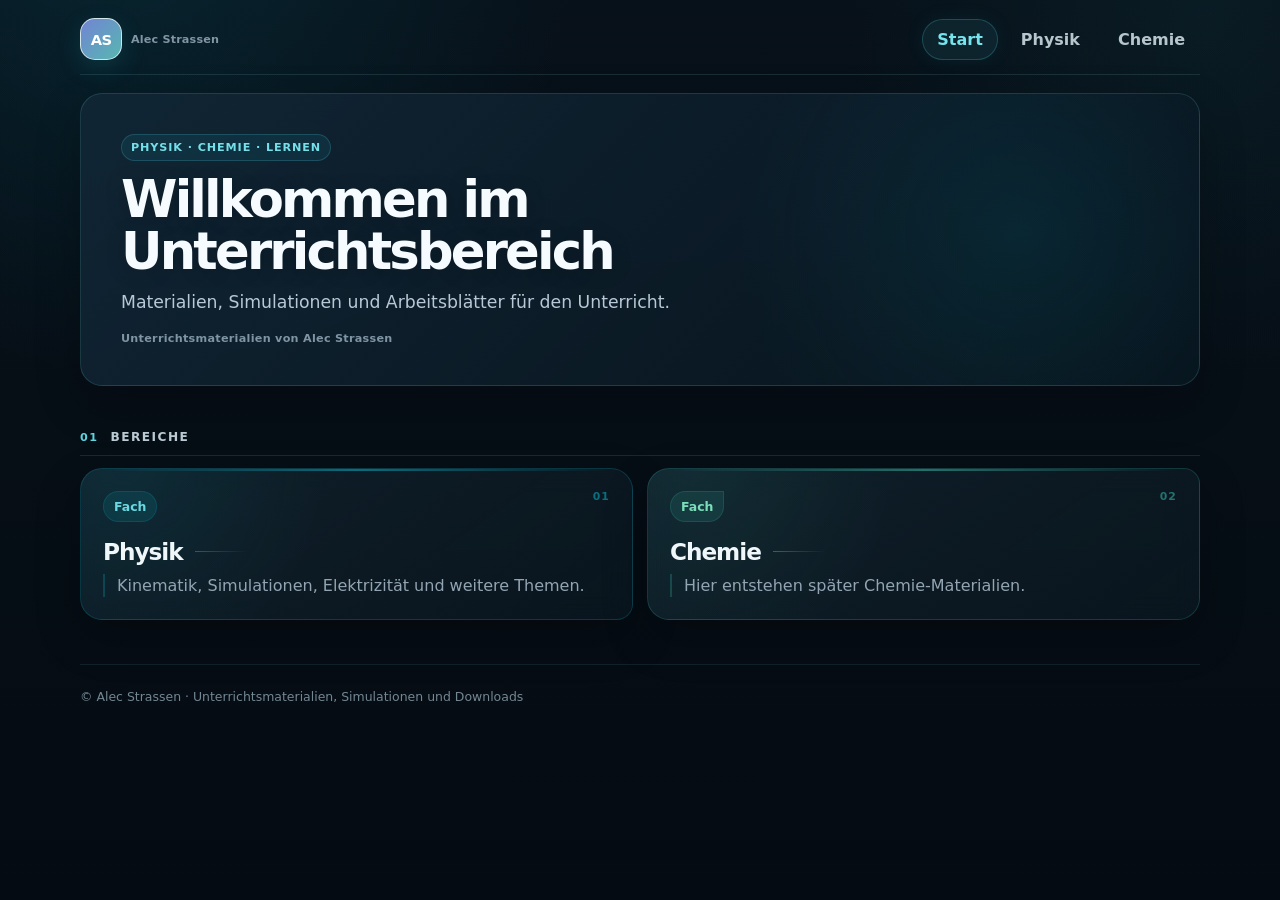
==== commit 9826624b: "colors" ====
--- a/index.html
+++ b/index.html
@@ -32,7 +32,7 @@
   <main>
     <h2 class="section-title">Bereiche</h2>
     <div class="grid">
-      <a class="card" href="physik/">
+      <a class="card card-physics" href="physik/">
         <span class="tag">Fach</span>
         <h2>Physik</h2>
         <p>Kinematik, Simulationen, Elektrizität und weitere Themen.</p>
--- a/style.css
+++ b/style.css
@@ -124,8 +124,7 @@
   justify-content: center;
   flex-direction: column;
   background:
-    radial-gradient(circle at 91% 20%, rgba(240, 164, 60, 0.9) 0 2px, transparent 2.7px),
-    radial-gradient(circle at 83% 46%, rgba(10, 174, 194, 0.16), transparent 28%),
+    radial-gradient(circle at 84% 48%, rgba(10, 174, 194, 0.1), transparent 30%),
     linear-gradient(135deg, rgba(17, 38, 53, 0.96), rgba(7, 19, 28, 0.96));
 }
 
@@ -244,14 +243,20 @@
 }
 
 .card {
+  --card-accent: 10, 174, 194;
+  --card-accent-text: #68d9e3;
+  --card-radius: 22px 22px 16px 22px;
+  --badge-radius: 999px;
   position: relative;
   overflow: hidden;
   display: block;
   min-height: 152px;
   padding: 22px;
-  border: 1px solid var(--border);
-  border-radius: var(--radius);
-  background: linear-gradient(145deg, rgba(18, 35, 46, 0.82), rgba(10, 24, 33, 0.76));
+  border: 1px solid rgba(var(--card-accent), 0.22);
+  border-radius: var(--card-radius);
+  background:
+    radial-gradient(circle at 8% 0%, rgba(var(--card-accent), 0.09), transparent 38%),
+    linear-gradient(145deg, rgba(18, 35, 46, 0.84), rgba(10, 24, 33, 0.76));
   box-shadow: var(--shadow);
   text-decoration: none;
   backdrop-filter: blur(14px);
@@ -262,9 +267,11 @@
 
 .card:hover {
   transform: translateY(-4px);
-  border-color: rgba(10, 174, 194, 0.38);
-  background: linear-gradient(145deg, rgba(21, 43, 55, 0.9), rgba(11, 27, 37, 0.86));
-  box-shadow: 0 22px 50px rgba(0, 0, 0, 0.28), 0 0 28px rgba(10, 174, 194, 0.08);
+  border-color: rgba(var(--card-accent), 0.46);
+  background:
+    radial-gradient(circle at 8% 0%, rgba(var(--card-accent), 0.13), transparent 40%),
+    linear-gradient(145deg, rgba(21, 43, 55, 0.92), rgba(11, 27, 37, 0.86));
+  box-shadow: 0 22px 50px rgba(0, 0, 0, 0.28), 0 0 28px rgba(var(--card-accent), 0.09);
 }
 
 .card::before {
@@ -272,7 +279,7 @@
   top: 21px;
   right: 22px;
   content: counter(subject-card, decimal-leading-zero);
-  color: #627783;
+  color: rgba(var(--card-accent), 0.58);
   font-size: 0.68rem;
   font-weight: 800;
   letter-spacing: 0.1em;
@@ -286,7 +293,7 @@
   height: 2px;
   border-radius: 0 0 999px 999px;
   content: "";
-  background: linear-gradient(90deg, transparent, rgba(10, 174, 194, 0.75), transparent);
+  background: linear-gradient(90deg, transparent, rgba(var(--card-accent), 0.78), transparent);
   opacity: 0.7;
 }
 
@@ -294,50 +301,82 @@
   display: inline-flex;
   margin-bottom: 16px;
   padding: 7px 10px;
-  border-radius: 999px;
-  background: var(--accent-soft);
-  color: #68d9e3;
+  border: 1px solid rgba(var(--card-accent), 0.18);
+  border-radius: var(--badge-radius);
+  background: rgba(var(--card-accent), 0.13);
+  color: var(--card-accent-text);
   font-size: 0.78rem;
   font-weight: 900;
 }
 
-.card-chemistry .tag {
-  color: #7bddb9;
-  background: var(--mint-soft);
-}
-
-.card-chemistry::after {
-  background: linear-gradient(90deg, transparent, rgba(54, 181, 165, 0.78), transparent);
-}
-
-.card-electricity .tag {
-  color: #ffc472;
-  background: var(--amber-soft);
-}
-
-.card-electricity::after {
-  background: linear-gradient(90deg, transparent, rgba(240, 164, 60, 0.82), transparent);
-}
-
-.card-chemistry:hover {
-  border-color: rgba(54, 181, 165, 0.38);
-  box-shadow: 0 22px 50px rgba(0, 0, 0, 0.28), 0 0 26px rgba(54, 181, 165, 0.07);
-}
-
-.card-electricity:hover {
-  border-color: rgba(240, 164, 60, 0.42);
-  box-shadow: 0 22px 50px rgba(0, 0, 0, 0.28), 0 0 26px rgba(240, 164, 60, 0.08);
+.card-physics {
+  --card-accent: 10, 174, 194;
+  --card-accent-text: #68d9e3;
+}
+
+.card-chemistry {
+  --card-accent: 54, 181, 165;
+  --card-accent-text: #7bddb9;
+  --card-radius: 22px 16px 22px 22px;
+  --badge-radius: 999px 12px 999px 999px;
+}
+
+.card-gymnasium {
+  --card-accent: 116, 143, 222;
+  --card-accent-text: #aebfff;
+  --card-radius: 24px 18px 24px 18px;
+  --badge-radius: 10px 999px 999px 10px;
+}
+
+.card-fms {
+  --card-accent: 44, 167, 156;
+  --card-accent-text: #79d9cf;
+  --card-radius: 18px 24px 18px 24px;
+  --badge-radius: 999px 10px 999px 10px;
+}
+
+.card-kinematics {
+  --card-accent: 25, 182, 202;
+  --card-accent-text: #77dfeb;
+  --card-radius: 22px 16px 22px 16px;
+  --badge-radius: 9px 999px 999px 9px;
+}
+
+.card-simulation {
+  --card-accent: 130, 122, 218;
+  --card-accent-text: #bbb5ff;
+  --card-radius: 16px 22px 22px 16px;
+  --badge-radius: 999px 9px 9px 999px;
+}
+
+.card-electricity {
+  --card-accent: 240, 164, 60;
+  --card-accent-text: #ffc472;
+  --card-radius: 18px 24px 18px 24px;
+  --badge-radius: 9px 999px 9px 999px;
 }
 
 .card h2 {
+  display: flex;
+  align-items: center;
+  gap: 12px;
   margin: 0 0 9px;
   color: #f0f7f9;
   font-size: 1.45rem;
   letter-spacing: -0.045em;
 }
 
+.card h2::after {
+  width: min(52px, 12%);
+  height: 1px;
+  content: "";
+  background: linear-gradient(90deg, rgba(var(--card-accent), 0.5), transparent);
+}
+
 .card p {
   margin: 0;
+  padding-left: 12px;
+  border-left: 2px solid rgba(var(--card-accent), 0.26);
   color: var(--muted);
   line-height: 1.45;
 }
